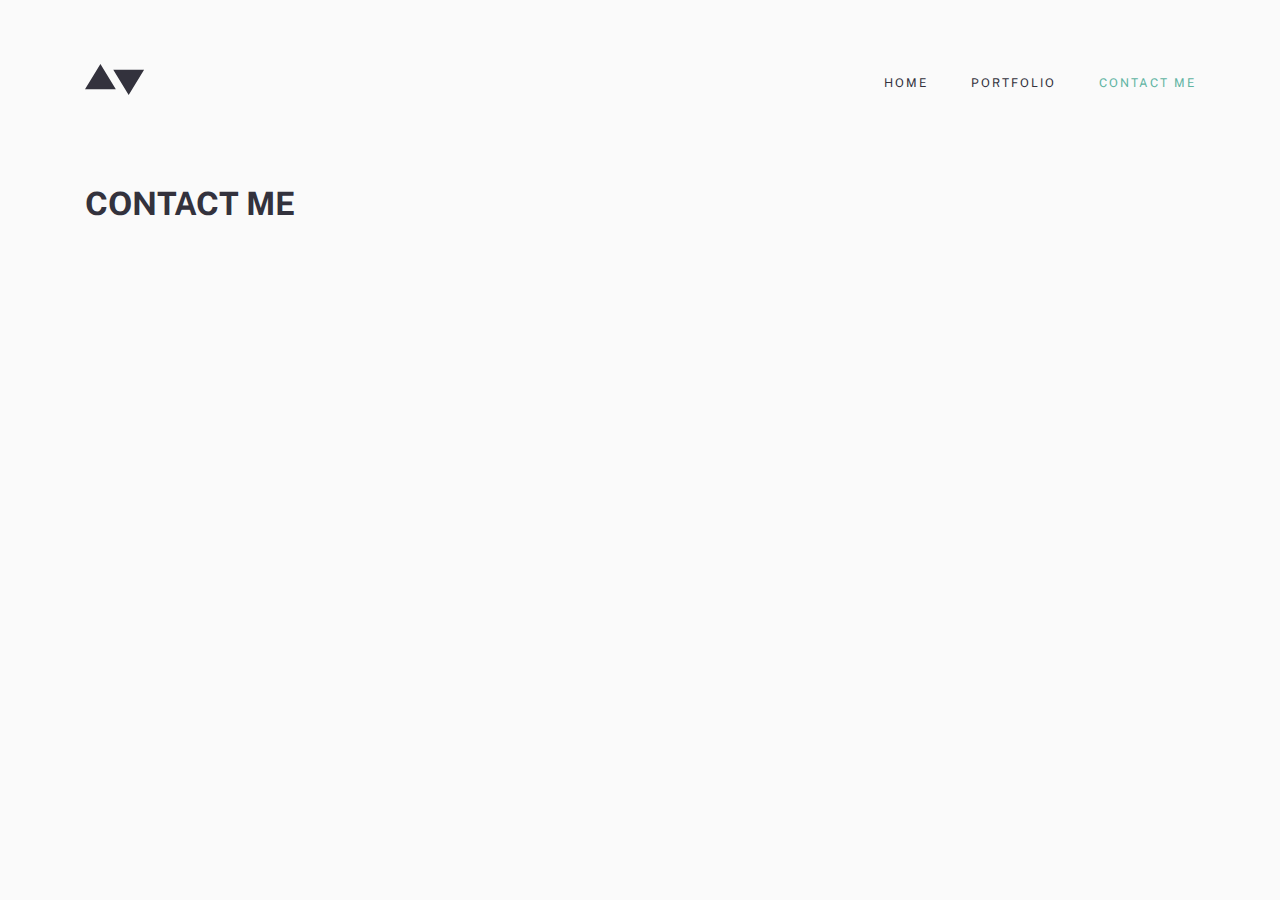
==== contact.html @ 198981f3 "header-full responce" ====
<!DOCTYPE html>
<html lang="en">
<head>
    <meta charset="UTF-8">
    <meta name="viewport" content="width=device-width, initial-scale=1.0">
    <link rel="preconnect" href="https://fonts.googleapis.com">
    <link rel="preconnect" href="https://fonts.gstatic.com" crossorigin>
    <link
        href="https://fonts.googleapis.com/css2?family=Ibarra+Real+Nova:wght@700&family=Public+Sans:wght@400;700&display=swap"
        rel="stylesheet">
    <link rel="stylesheet" href="./css/main.css">
    <title>Document</title>
</head>
<body>
    <div class="container">
        <header class="header">
            <div class="header__section">
                <a href="#" class="header_logo-link">
                    <img src="./img/logojon.svg" alt="has logojon" width="60" height="32">
                </a>
                <nav class="header__navlink">
                    <ul class="header__list">
                        <li class="header__item">
                            <a href="/index.html" class="header__nav-link">Home</a>
                        </li>
                        <li class="header__item">
                            <a href="/portfolio.html" class="header__nav-link">PORTFOLIO</a>
                        </li>
                        <li class="header__item">
                            <a href="/contact.html" class="header__nav-link">CONTACT ME</a>
                        </li>
                    </ul>
                </nav>
                <button class="header__btn">
                    <img src="./img/gamburger.png" alt="gamburgerjon">
                </button>
            </div>
        </header>
        <h1>CONTACT ME</h1>
    </div>

    <script src="./js/script.js"></script>
</body>
</html>
---- css/main.css ----
/* GENERAL */
html {
  box-sizing: border-box;
  height: 100%;
  scroll-behavior: smooth;
}

*,
*::before,
*::after {
  box-sizing: inherit;
}

body {
  display: flex;
  flex-direction: column;
  height: 100%;
  margin: 0;
  padding: 0;
  overflow-x: hidden;
  font-family: "Public Sans", sans-serif;
  color: #33323D;
  background-color: #FAFAFA;
}

img {
  max-width: 100%;
  height: auto;
}

.visually-hidden {
  clip: rect(0 0 0 0);
  -webkit-clip-path: inset(50%);
          clip-path: inset(50%);
  height: 1px;
  overflow: hidden;
  position: absolute;
  white-space: nowrap;
  width: 1px;
}

.container {
  max-width: 1151px;
  width: 100%;
  margin: 0 auto;
  padding: 0 20px;
}

.header {
  padding: 64px 0;
}

.header__section {
  display: flex;
  justify-content: space-between;
  align-items: center;
}

.header__list {
  display: flex;
  align-items: center;
  margin: 0;
  padding: 0;
  list-style: none;
}

.header__item:not(:last-child) {
  margin-right: 43px;
}

.header__nav-link {
  color: #33323D;
  font-size: 12px;
  font-weight: 400;
  letter-spacing: 2px;
  text-transform: uppercase;
  text-decoration: none;
}

.header__nav-link:hover {
  opacity: 0.8;
}

.active {
  color: #5FB4A2;
}

.header__btn {
  display: none;
  border: none;
  background-color: transparent;
}

@media only screen and (max-width: 690px) {
  .header {
    padding: 73px 0 56px;
  }
}
@media only screen and (max-width: 450px) {
  .header {
    padding: 32px 0 40px;
  }
  .header__section {
    position: relative;
  }
  .header__navlink {
    color: #FAFAFA;
  }
  .header__navlink {
    display: none;
  }
  .header__btn {
    display: inline;
  }
  .open-modal .header__navlink {
    position: absolute;
    padding: 100px 50px;
    background-color: dimgray;
    border-radius: 10px;
    color: #FAFAFA;
    white-space: nowrap;
    top: 100%;
    left: 50%;
    transform: translateX(-50%);
  }
  .open-modal .active {
    color: #FAFAFA;
  }
  .open-modal .header__list {
    flex-direction: column;
  }
  .open-modal .header__item:not(:last-child) {
    margin-right: 0;
  }
  .open-modal .header__navlink {
    display: flex;
  }
}/*# sourceMappingURL=main.css.map */
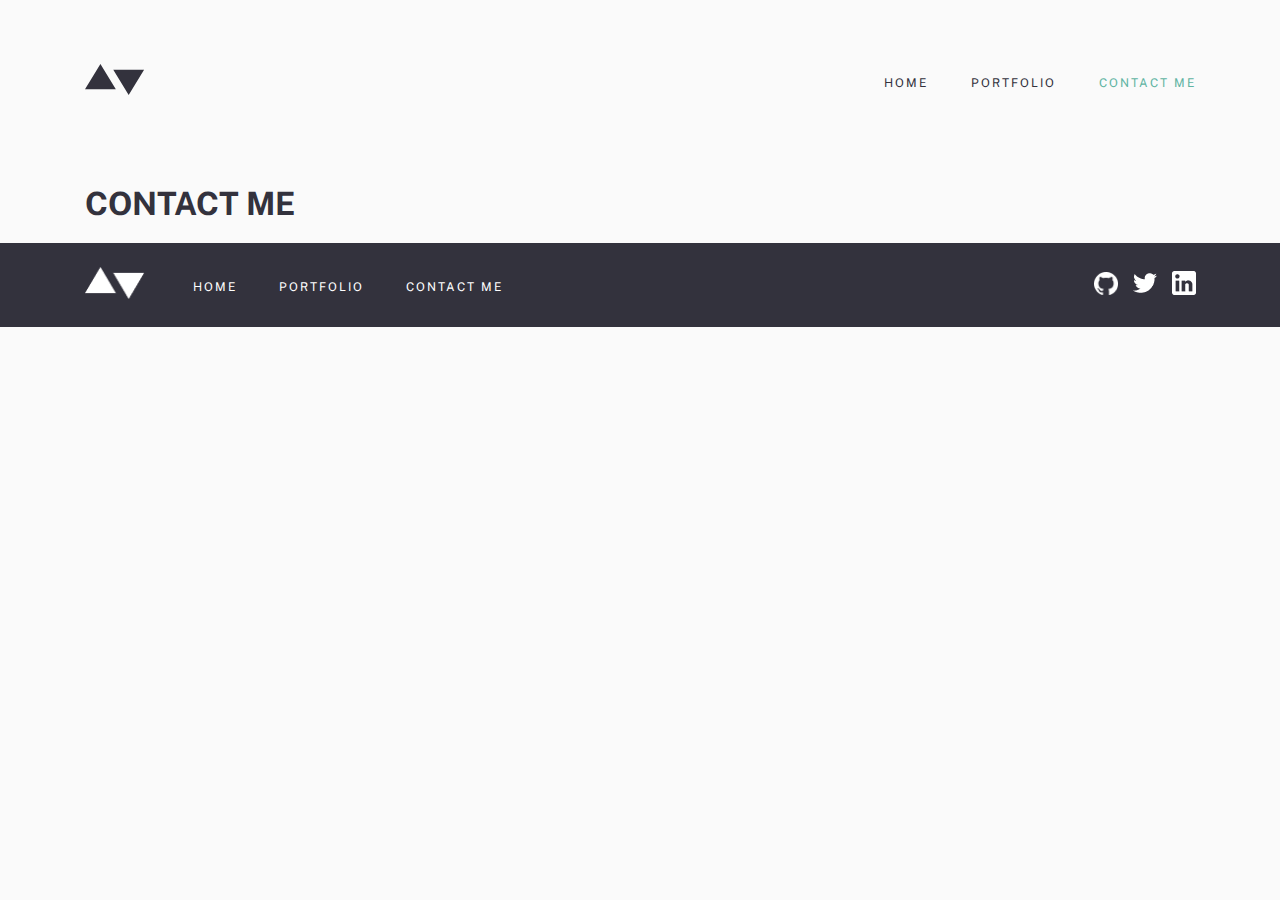
==== commit ad97d275: "index main hero" ====
--- a/contact.html
+++ b/contact.html
@@ -39,6 +39,47 @@
         <h1>CONTACT ME</h1>
     </div>
 
+    <footer class="footer">
+        <div class="footer__section container">
+        <div class="footer__left-section">
+            <a href="#" class="footer_logo-link">
+                <img src="./img/logo-footer.png" alt="has logojon" width="60" height="32">
+            </a>
+            <nav class="footer__navlink">
+                <ul class="footer__list">
+                    <li class="footer__item">
+                        <a href="/index.html" class="footer__nav-link">Home</a>
+                    </li>
+                    <li class="footer__item">
+                        <a href="/portfolio.html" class="footer__nav-link">PORTFOLIO</a>
+                    </li>
+                    <li class="footer__item">
+                        <a href="/contact.html" class="footer__nav-link">CONTACT ME</a>
+                    </li>
+                </ul>
+            </nav>
+        </div>
+        <ul class="footer__right-list">
+            <li class="footer__right-item">
+                <a href="#" class="footer__right-link">
+                    <img src="./img/chatg.png" alt="cat" width="24" height="24">
+                </a>
+            </li>
+            <li class="footer__right-item">
+                <a href="#" class="footer__right-link">
+                    <img src="./img/twitter.png" alt="twitterjon" width="24" height="24">
+                </a>
+            </li>
+            <li class="footer__right-item">
+                <a href="#" class="footer__right-link">
+                    <img src="./img/linkdin.png" alt="linkdin" width="24" height="24">
+                </a>
+            </li>
+        </ul>
+    </div>
+    </footer>
+
+
     <script src="./js/script.js"></script>
 </body>
 </html>--- a/css/main.css
+++ b/css/main.css
@@ -104,9 +104,6 @@
     position: relative;
   }
   .header__navlink {
-    color: #FAFAFA;
-  }
-  .header__navlink {
     display: none;
   }
   .header__btn {
@@ -117,7 +114,6 @@
     padding: 100px 50px;
     background-color: dimgray;
     border-radius: 10px;
-    color: #FAFAFA;
     white-space: nowrap;
     top: 100%;
     left: 50%;
@@ -135,4 +131,148 @@
   .open-modal .header__navlink {
     display: flex;
   }
+}
+.footer {
+  padding: 24px 0px;
+  background-color: #33323D;
+}
+
+.footer__section {
+  display: flex;
+  justify-content: space-between;
+  align-items: center;
+}
+
+.footer__left-section {
+  display: flex;
+  align-items: center;
+}
+
+.footer__list {
+  display: flex;
+  align-items: center;
+  margin: 0;
+  padding: 0;
+  list-style: none;
+  margin-left: 48px;
+}
+
+.footer__item:not(:last-child) {
+  margin-right: 42px;
+}
+
+.footer__nav-link {
+  color: #FFF;
+  font-size: 12px;
+  font-weight: 400;
+  letter-spacing: 2px;
+  text-transform: uppercase;
+  text-decoration: none;
+}
+
+.footer__right-list {
+  display: flex;
+  align-items: center;
+  margin: 0;
+  padding: 0;
+  list-style: none;
+}
+
+.footer__right-item:not(:last-child) {
+  margin-right: 15px;
+}
+
+@media only screen and (max-width: 600px) {
+  .footer {
+    padding: 56px 0;
+  }
+  .footer__section {
+    display: flex;
+    flex-direction: column;
+    align-items: center;
+  }
+  .footer__left-section {
+    flex-direction: column;
+  }
+  .footer__list {
+    flex-direction: column;
+    align-items: center;
+    margin: 40px 0;
+  }
+  .footer__item:not(:last-child) {
+    margin-bottom: 32px;
+    margin-right: 0;
+  }
+}
+.main {
+  background-image: url(../../img/index-back.png);
+  background-repeat: no-repeat;
+  block-size: cover;
+  background-position: center;
+}
+
+.main__site {
+  position: relative;
+  height: 600px;
+}
+
+.main__hero {
+  position: absolute;
+  top: 40.6%;
+  display: flex;
+  flex-direction: column;
+  align-items: flex-start;
+  padding: 55px 55px 0px 0;
+  background-color: #FAFAFA;
+  max-width: 445px;
+  width: 100%;
+}
+
+.main__heading {
+  margin: 0;
+  margin-bottom: 53px;
+  max-width: 390px;
+  width: 100%;
+  font-family: Ibarra Real Nova;
+  font-size: 50px;
+  font-weight: 700;
+  line-height: 50px;
+  letter-spacing: -0.446px;
+}
+
+.main__hero-btn {
+  display: flex;
+  align-items: center;
+  height: 48px;
+  border: none;
+  max-width: 200px;
+  width: 100%;
+  background: #203A4C;
+}
+
+.main__btn-text {
+  color: #FFF;
+  text-align: center;
+  font-family: Public Sans;
+  font-size: 12px;
+  font-weight: 400;
+  letter-spacing: 2px;
+  text-transform: uppercase;
+}
+
+@media only screen and (max-width: 500px) {
+  .main__hero {
+    position: absolute;
+    top: 100%;
+    padding: 24px 0px 0px 0;
+    background-color: #FAFAFA;
+    max-width: 445px;
+    width: 100%;
+  }
+  .main__heading {
+    font-size: 40px;
+    font-weight: 700;
+    line-height: 42px;
+    letter-spacing: -0.357px;
+  }
 }/*# sourceMappingURL=main.css.map */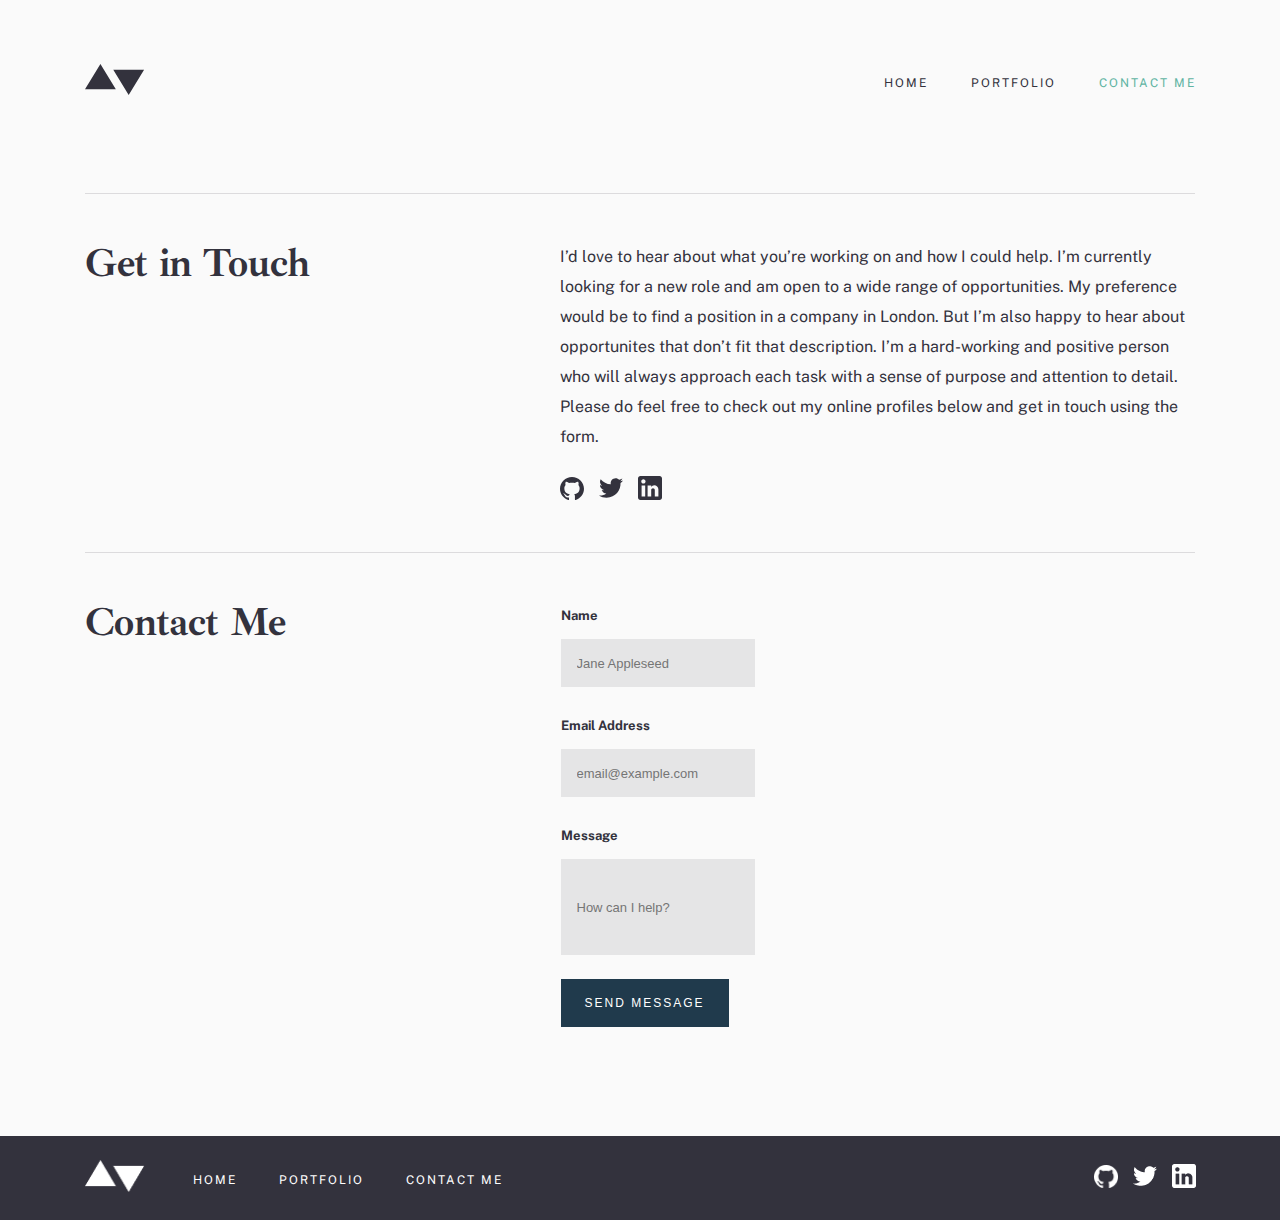
==== commit 0a9a6263: "full contacts" ====
--- a/contact.html
+++ b/contact.html
@@ -36,7 +36,54 @@
                 </button>
             </div>
         </header>
-        <h1>CONTACT ME</h1>
+        <main class="contact">
+            <div class="contact__hero">
+                <span class="contact__line"></span>
+                <div class="contact__hero-section">
+                <h2 class="contact__hero-heading">Get in Touch</h2>
+                <div class="contact__hero-inner">
+                <p class="contact__hero-text">I’d love to hear about what you’re working on and how I could help. 
+                    I’m currently looking for a new role and am open to a wide range of opportunities. 
+                    My preference would be to find a position in a company in London. But 
+                    I’m also happy to hear about opportunites that don’t fit that description. 
+                    I’m a hard-working and positive person who will always approach each task with a sense of purpose and attention to detail. 
+                    Please do feel free to check out my online profiles below and get in touch using the form.</p>
+                    <ul class="contact__right-list">
+                        <li class="contact__right-item">
+                            <a href="#" class="footer__right-link">
+                                <img src="./img/cats.svg" alt="cat" width="24" height="24">
+                            </a>
+                        </li>
+                        <li class="contact__right-item">
+                            <a href="#" class="contact__right-link">
+                                <img src="./img/twit-black.svg" alt="twitterjon" width="24" height="24">
+                            </a>
+                        </li>
+                        <li class="contact__right-item">
+                            <a href="#" class="contact__right-link">
+                                <img src="./img/link-black.svg" alt="linkdin" width="24" height="24">
+                            </a>
+                        </li>
+                    </ul>
+                </div>
+            </div>
+            <span class="contact__line"></span>
+            </div>
+
+            <div class="contact__bottom">
+                <h2 class="contact__bottom-heading">Contact Me</h2>
+                <form class="contact__form" action="https://echo.htmlacademy.ru">
+                    <label class="contact__label" for="username">Name</label>
+                        <input class="contact__input" type="text" name="username" placeholder="Jane Appleseed" required>
+                    <label class="contact__label" for="mail">Email Address</label>
+                    <input class="contact__input" type="email" name="mail" placeholder="email@example.com" required>
+                    <label class="contact__label" for="message">Message</label>
+                    <input class="contact__input contact__message" type="text" name="message" placeholder="How can I help?" required>
+
+                    <button class="contact__btn" type="submit">SEND MESSAGE</button>
+                </form>
+            </div>
+        </main>
     </div>
 
     <footer class="footer">
--- a/css/main.css
+++ b/css/main.css
@@ -126,6 +126,7 @@
     flex-direction: column;
   }
   .open-modal .header__item:not(:last-child) {
+    margin-bottom: 25px;
     margin-right: 0;
   }
   .open-modal .header__navlink {
@@ -204,7 +205,7 @@
     margin-right: 0;
   }
 }
-.main {
+.main__back {
   background-image: url(../../img/index-back.png);
   background-repeat: no-repeat;
   block-size: cover;
@@ -275,4 +276,445 @@
     line-height: 42px;
     letter-spacing: -0.357px;
   }
+}
+.main__center {
+  display: flex;
+  align-items: center;
+  padding-top: 180px;
+  padding-bottom: 75px;
+}
+
+.main__center-right {
+  display: flex;
+  flex-direction: column;
+  align-items: flex-start;
+  margin-left: 125px;
+}
+
+.line {
+  max-width: 350px;
+  width: 100%;
+  height: 1px;
+  opacity: 0.15;
+  background: #33323D;
+}
+
+.main__center-heading {
+  margin-top: 50px 0 28px;
+  color: #33323D;
+  font-family: Ibarra Real Nova;
+  font-size: 40px;
+  font-weight: 700;
+  line-height: 42px;
+  letter-spacing: -0.357px;
+}
+
+.main__center-text {
+  margin: 0;
+  margin-bottom: 24px;
+  color: #33323D;
+  font-size: 16px;
+  font-weight: 400;
+  line-height: 30px;
+  max-width: 350px;
+  width: 100%;
+}
+
+.main__center-btn {
+  margin-bottom: 46px;
+}
+
+.btn {
+  padding: 17px 34px;
+  background-color: transparent;
+  white-space: nowrap;
+  color: #33323D;
+  font-size: 12px;
+  font-weight: 400;
+  letter-spacing: 2px;
+  text-transform: uppercase;
+  border: 1px solid #33323D;
+}
+
+@media only screen and (max-width: 900px) {
+  .main__center {
+    padding: 96px 0;
+  }
+  .main__center-img {
+    content: url("../../img/man.png");
+    max-width: 300px;
+    width: 100%;
+    height: 600px;
+  }
+  .main__center-right {
+    margin-left: 60px;
+  }
+}
+@media only screen and (max-width: 600px) {
+  .main__center {
+    display: flex;
+    flex-direction: column;
+  }
+  .main__center-img {
+    content: url("../../img/men.png");
+    max-width: 300px;
+    width: 100%;
+    max-height: 370px;
+    height: 100%;
+  }
+  .main__center-right {
+    margin-top: 50px;
+    margin-left: 0;
+  }
+}
+@media only screen and (max-width: 500px) {
+  .main__center {
+    margin-top: 200px;
+  }
+}
+@media only screen and (max-width: 427px) {
+  .main__center {
+    margin-top: 300px;
+  }
+}
+@media only screen and (max-width: 266px) {
+  .main__center {
+    margin-top: 400px;
+  }
+}
+.main__bottom {
+  display: flex;
+  align-items: center;
+  padding: 75px 0 150px;
+}
+
+.main__bottom-heading {
+  margin: 0;
+  max-width: 350px;
+  width: 100%;
+  color: #33323D;
+  font-family: Ibarra Real Nova;
+  font-size: 40px;
+  font-weight: 700;
+  line-height: 42px;
+  letter-spacing: -0.357px;
+}
+
+.main__bottom-line {
+  margin: 0 32px;
+  opacity: 0.15;
+  background: #33323D;
+  max-width: 534px;
+  width: 100%;
+  height: 1px;
+}
+
+@media only screen and (max-width: 500px) {
+  .main__bottom {
+    flex-direction: column;
+    padding: 20px 0 80px;
+  }
+  .main__bottom-heading {
+    margin-bottom: 40px;
+  }
+  .main__bottom-line {
+    display: none;
+  }
+}
+.portfolio {
+  padding: 30px 0 75px;
+}
+
+.portfolio__list {
+  display: flex;
+  flex-direction: column;
+  align-items: center;
+  margin: 0;
+  padding: 0;
+  list-style: none;
+}
+
+.portfolio__item {
+  display: flex;
+  align-items: center;
+}
+
+.portfolio__item:nth-child(even) {
+  flex-direction: row-reverse;
+}
+
+.portfolio__item:not(:last-child) {
+  margin-bottom: 80px;
+}
+
+.portfolio__hero-section:nth-child(even) {
+  padding: 0 125px;
+}
+
+.portfolio__img {
+  max-width: 540px;
+  width: 100%;
+  height: 100%;
+}
+
+.portfolio__hero-section {
+  display: flex;
+  flex-direction: column;
+  align-items: flex-start;
+}
+
+.portfolio__line {
+  max-width: 350px;
+  width: 100%;
+  height: 1px;
+  opacity: 0.15;
+  background: #33323D;
+}
+
+.portfolio__hero-heading {
+  margin: 102px 0 28px;
+  color: #33323D;
+  font-family: Ibarra Real Nova;
+  font-size: 40px;
+  font-weight: 700;
+  line-height: 42px;
+  letter-spacing: -0.357px;
+}
+
+.portfolio__hero-text {
+  margin: 0;
+  max-width: 350px;
+  width: 100%;
+  color: #33323D;
+  font-size: 16px;
+  font-weight: 400;
+  line-height: 30px;
+}
+
+.portfolio__hero-btn {
+  margin: 24px 0 102px;
+}
+
+@media only screen and (max-width: 900px) {
+  .portfolio {
+    padding: 0 0 60px;
+  }
+  .portfolio__item {
+    flex-direction: column;
+    align-items: center;
+  }
+  .portfolio__item:nth-child(even) {
+    flex-direction: column;
+  }
+  .portfolio__hero-section:nth-child(even) {
+    padding: 0;
+  }
+  .portfolio__hero-section {
+    margin-top: 32px;
+  }
+  .portfolio__hero-heading {
+    margin: 24px 0;
+  }
+  .portfolio__hero-btn {
+    margin: 24px 0;
+  }
+}
+.portfolio__bottom {
+  display: flex;
+  align-items: center;
+  padding: 75px 0 150px;
+}
+
+.portfolio__bottom-heading {
+  margin: 0;
+  max-width: 350px;
+  width: 100%;
+  color: #33323D;
+  font-family: Ibarra Real Nova;
+  font-size: 40px;
+  font-weight: 700;
+  line-height: 42px;
+  letter-spacing: -0.357px;
+}
+
+.portfolio__bottom-line {
+  margin: 0 32px;
+  opacity: 0.15;
+  background: #33323D;
+  max-width: 534px;
+  width: 100%;
+  height: 1px;
+}
+
+@media only screen and (max-width: 500px) {
+  .portfolio__bottom {
+    flex-direction: column;
+    padding: 20px 0 80px;
+  }
+  .portfolio__bottom-heading {
+    margin-bottom: 40px;
+  }
+  .portfolio__bottom-line {
+    display: none;
+  }
+}
+.contact {
+  padding: 30px 0 109px;
+}
+
+.contact__hero {
+  display: flex;
+  flex-direction: column;
+  align-items: center;
+}
+
+.contact__line {
+  max-width: 1110px;
+  width: 100%;
+  height: 1px;
+  opacity: 0.15;
+  background: #33323D;
+}
+
+.contact__hero-section {
+  display: flex;
+  justify-content: space-between;
+  align-items: flex-start;
+  max-width: 1110px;
+  width: 100%;
+  margin: 48px 0;
+}
+
+.contact__hero-heading {
+  margin: 0;
+  white-space: nowrap;
+  color: #33323D;
+  font-family: Ibarra Real Nova;
+  font-size: 40px;
+  font-weight: 700;
+  line-height: 42px;
+  letter-spacing: -0.357px;
+}
+
+.contact__hero-inner {
+  display: flex;
+  flex-direction: column;
+  align-items: flex-start;
+}
+
+.contact__hero-text {
+  margin: 0;
+  margin-bottom: 24px;
+  color: #33323D;
+  font-size: 16px;
+  font-weight: 400;
+  line-height: 30px;
+  max-width: 635px;
+  width: 100%;
+}
+
+.contact__right-list {
+  display: flex;
+  align-items: center;
+  margin: 0;
+  padding: 0;
+  list-style: none;
+}
+
+.contact__right-item:not(:last-child) {
+  margin-right: 15px;
+}
+
+@media only screen and (max-width: 550px) {
+  .contact {
+    padding: 0px 0 80px;
+  }
+  .contact__hero-section {
+    display: flex;
+    flex-direction: column;
+    align-items: center;
+    margin: 24px 0;
+  }
+  .contact__hero-inner {
+    margin-top: 24px;
+  }
+}
+.contact__bottom {
+  display: flex;
+  justify-content: space-between;
+  align-items: flex-start;
+  margin-top: 48px;
+}
+
+.contact__bottom-heading {
+  margin: 0;
+  color: #33323D;
+  font-family: Ibarra Real Nova;
+  font-size: 40px;
+  font-weight: 700;
+  line-height: 42px;
+  letter-spacing: -0.357px;
+}
+
+.contact__form {
+  display: flex;
+  flex-direction: column;
+  align-items: flex-start;
+  max-width: 635px;
+  width: 100%;
+}
+
+.contact__label {
+  font-size: 13px;
+  font-weight: 700;
+  line-height: 30px;
+}
+
+.contact__input {
+  margin-top: 8px;
+  margin-bottom: 24px;
+  padding-left: 16px;
+  border: none;
+  color: #33323D;
+  height: 48px;
+  font-size: 13px;
+  font-weight: 400;
+  line-height: 30px;
+  background: rgba(51, 50, 61, 0.1);
+}
+
+.contact__message {
+  height: 96px;
+}
+
+.contact__btn {
+  padding: 17px 24px;
+  border: none;
+  background: #203A4C;
+  color: #FFF;
+  text-align: center;
+  font-size: 12px;
+  font-weight: 400;
+  letter-spacing: 2px;
+  text-transform: uppercase;
+}
+
+@media only screen and (max-width: 850px) {
+  .contact__bottom {
+    display: flex;
+    flex-direction: column;
+    align-items: flex-start;
+    margin-top: 32px;
+  }
+  .contact__form {
+    max-width: 850px;
+    width: 100%;
+  }
+  .contact__bottom-heading {
+    margin-bottom: 32px;
+  }
+  .contact__input {
+    max-width: 635px;
+    width: 100%;
+  }
 }/*# sourceMappingURL=main.css.map */